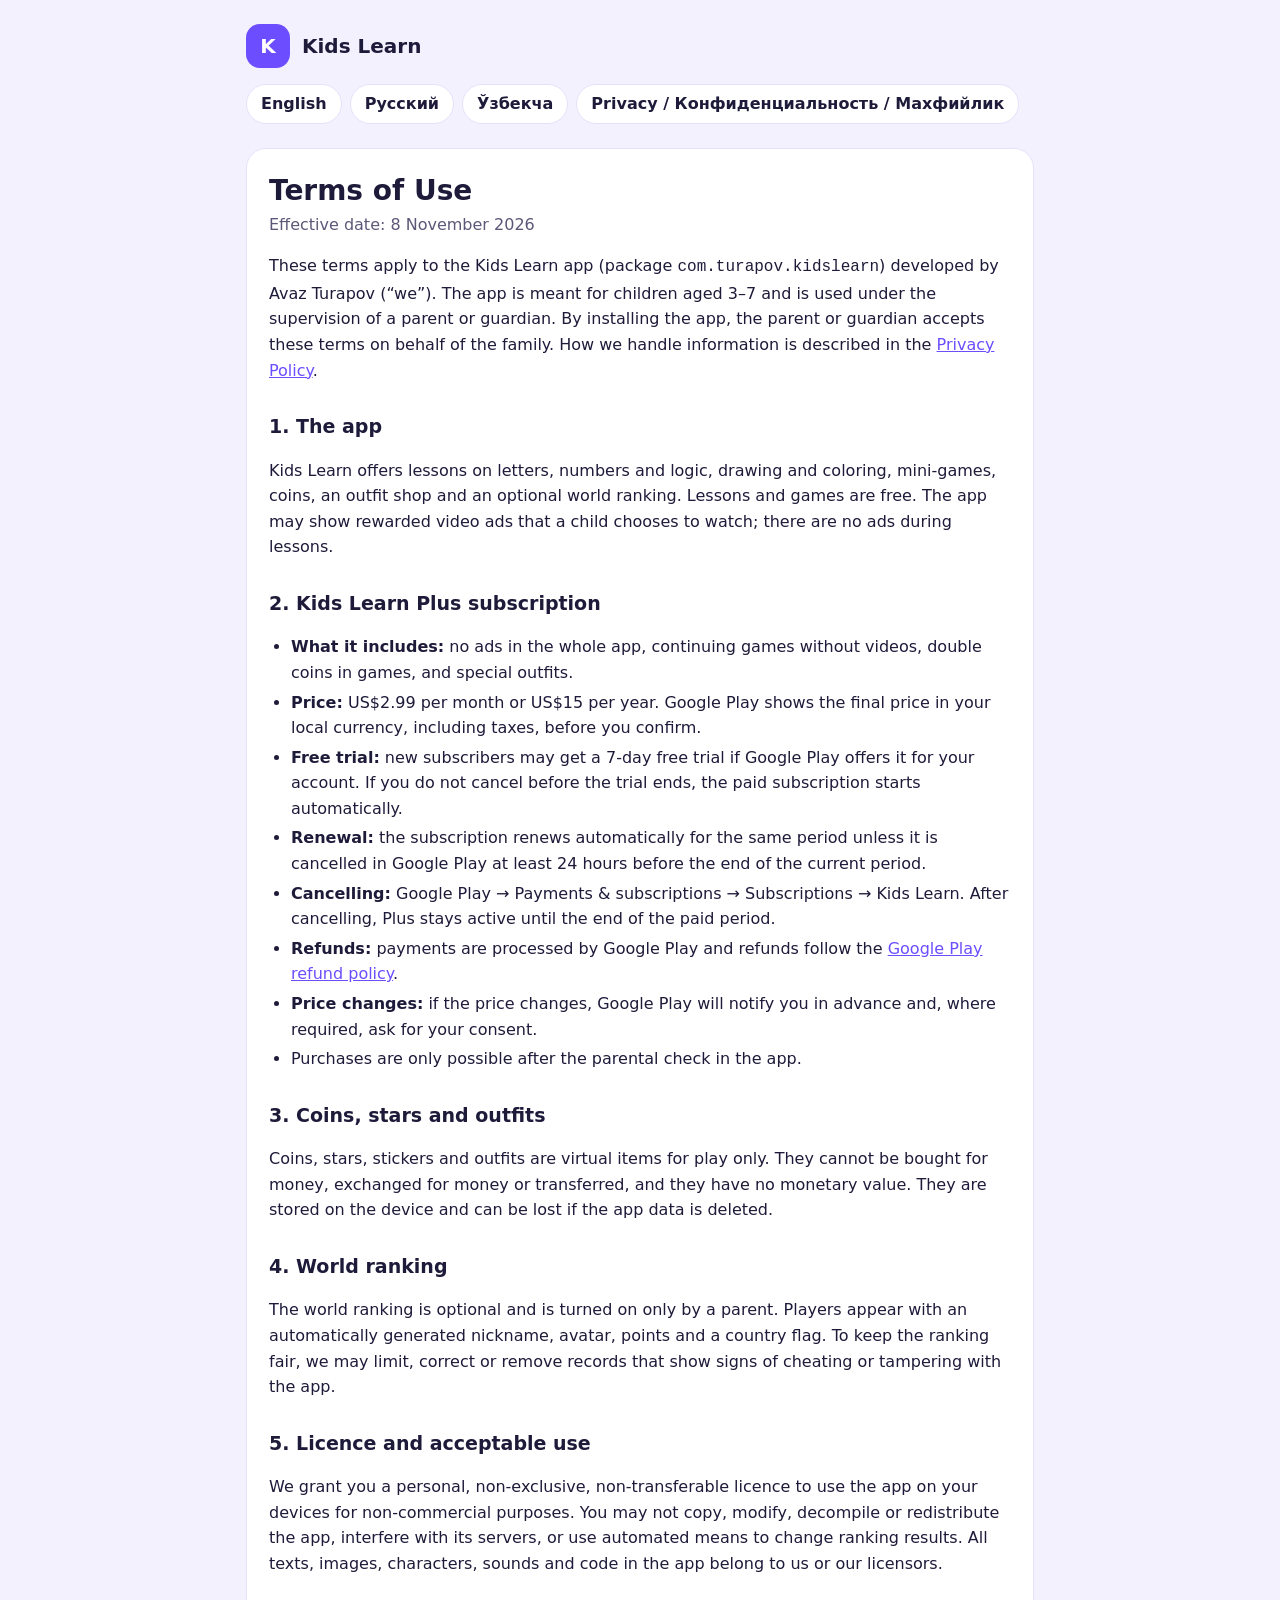
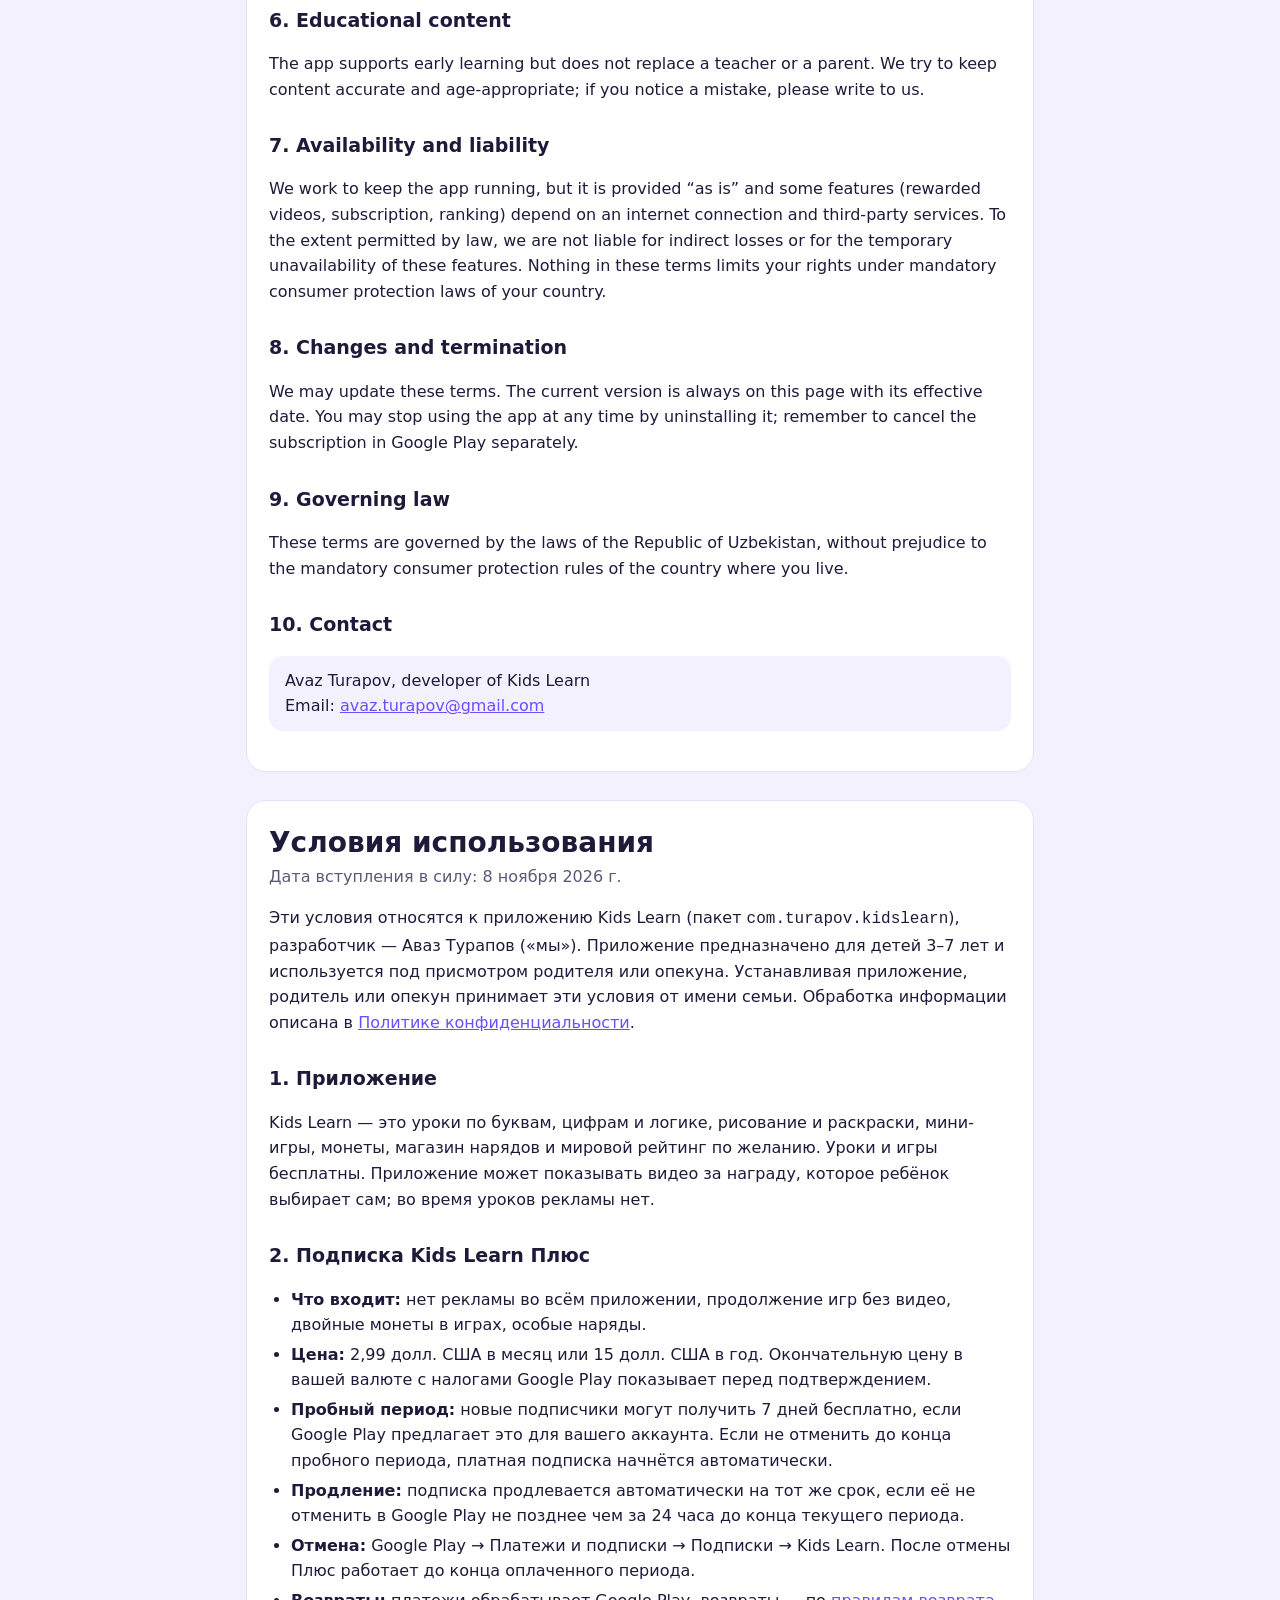
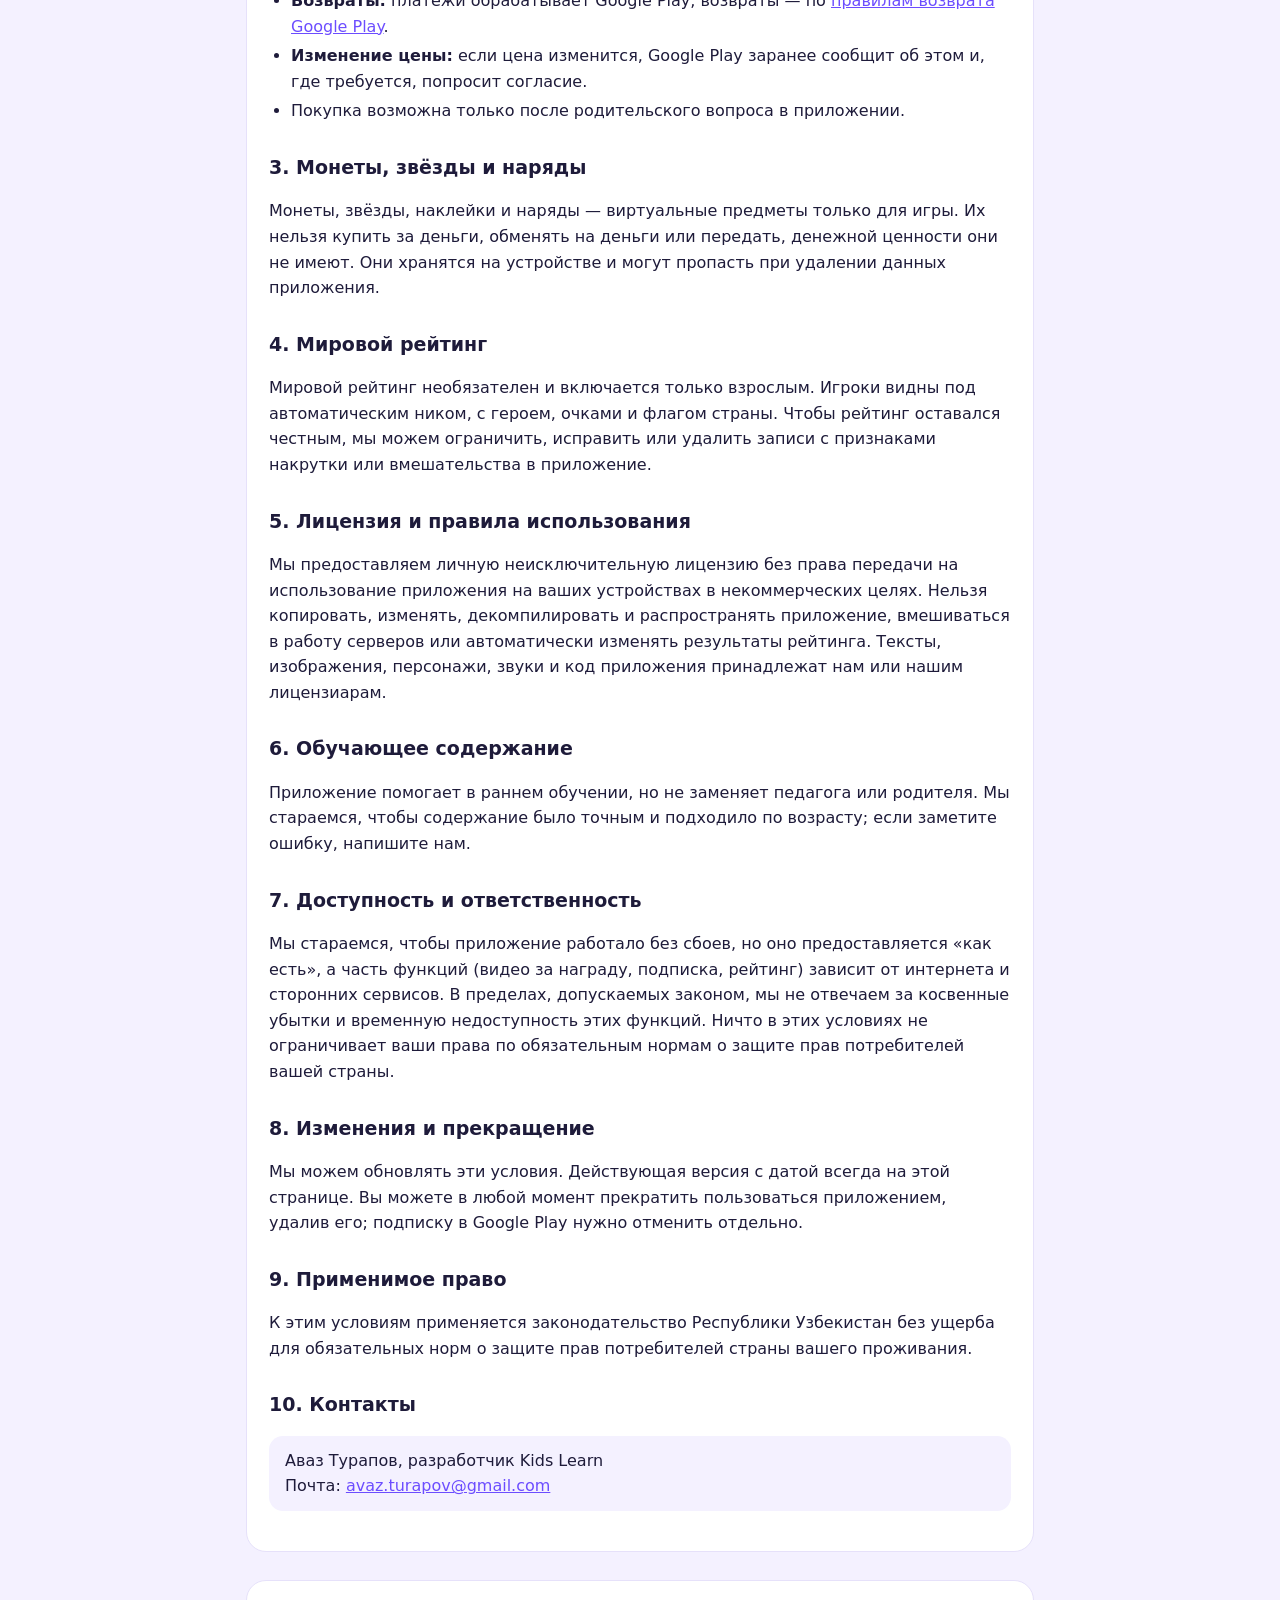
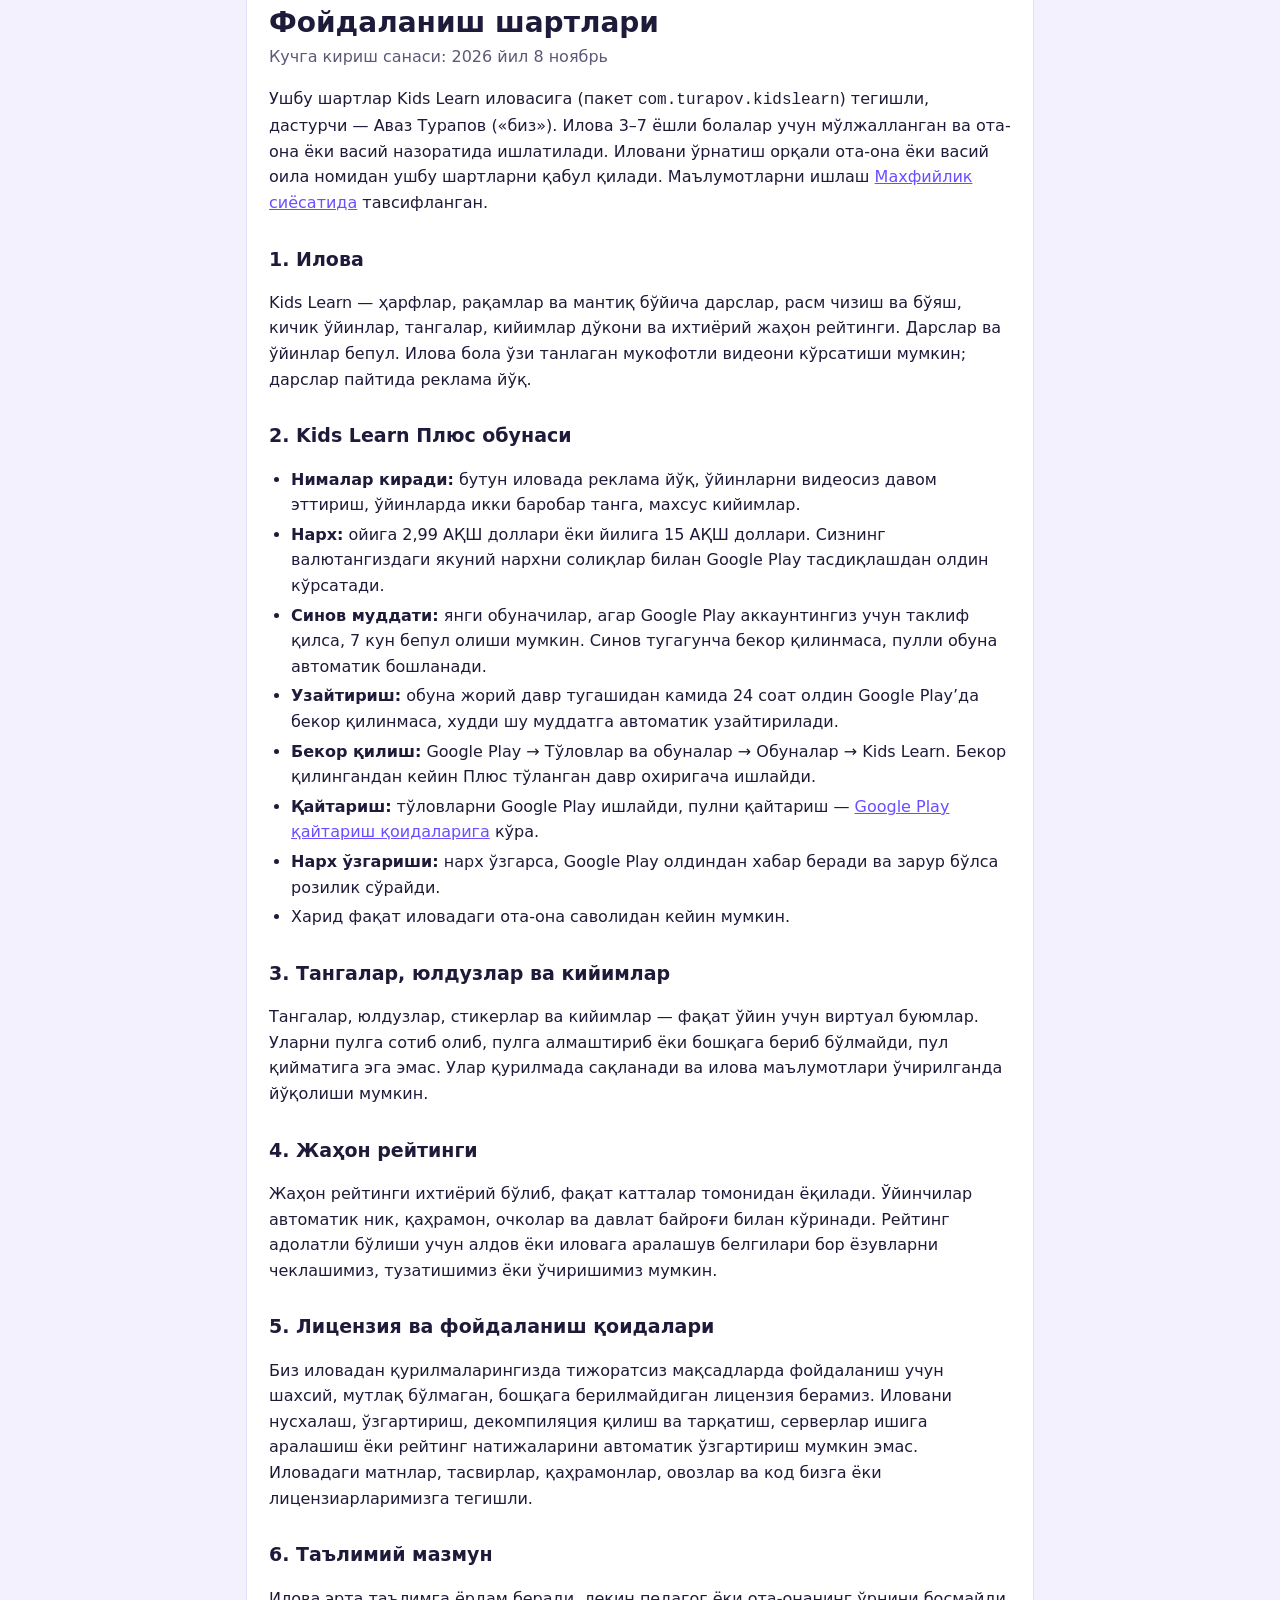
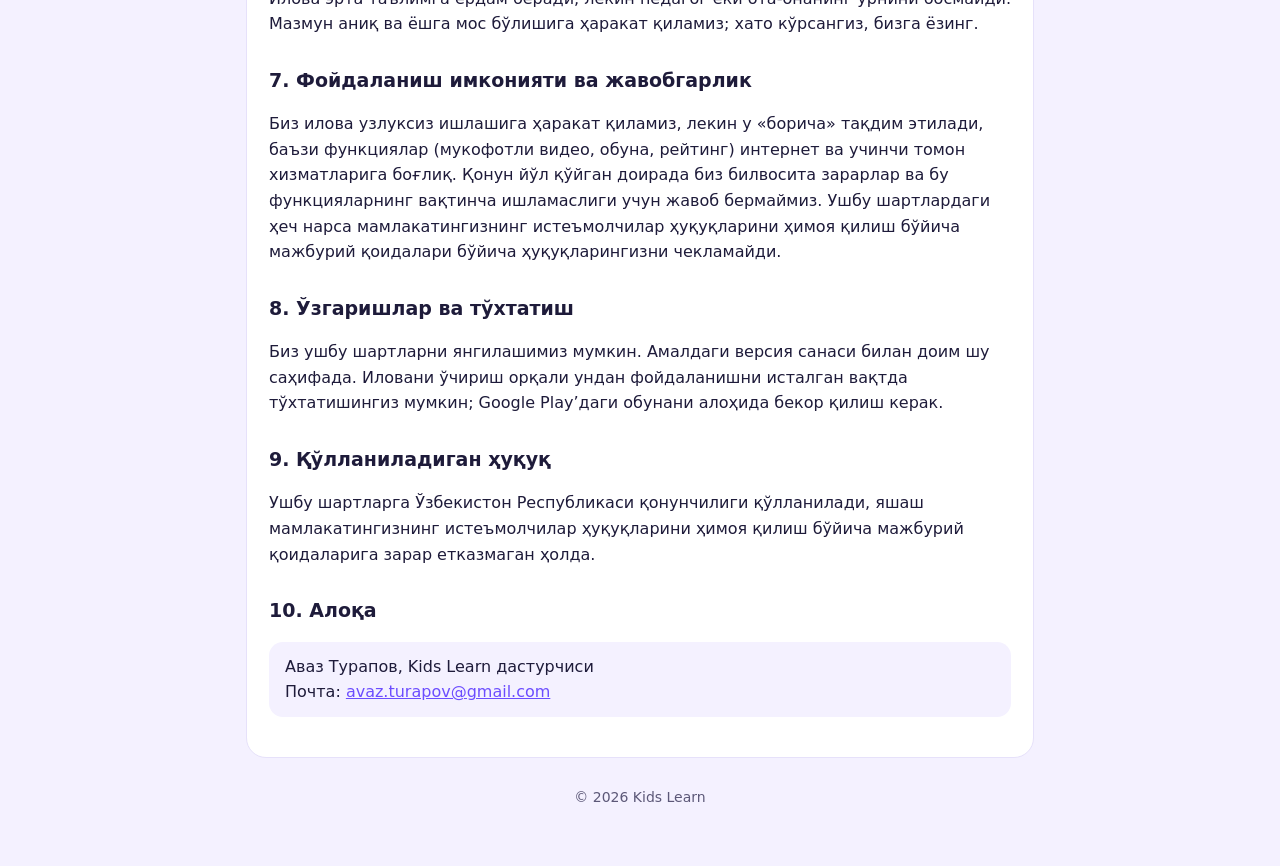
==== terms.html @ 621e5ab2 "Add files via upload" ====
<!doctype html>
<html lang="en">
<head>
<meta charset="utf-8">
<meta name="viewport" content="width=device-width, initial-scale=1">
<title>Kids Learn — Terms of Use</title>
<link rel="stylesheet" href="style.css">
</head>
<body>
<div class="wrap">
<header><div class="logo">K</div><b>Kids Learn</b></header>
<nav class="lang"><a href="#en">English</a><a href="#ru">Русский</a><a href="#uz">Ўзбекча</a><a href="privacy.html">Privacy / Конфиденциальность / Махфийлик</a></nav>

<!-- ============================ ENGLISH ============================ -->
<section class="doc" id="en" lang="en">
<h1>Terms of Use</h1>
<p class="date">Effective date: 8 November 2026</p>

<p>These terms apply to the Kids Learn app (package <code>com.turapov.kidslearn</code>) developed by Avaz Turapov (“we”). The app is meant for children aged 3–7 and is used under the supervision of a parent or guardian. By installing the app, the parent or guardian accepts these terms on behalf of the family. How we handle information is described in the <a href="privacy.html#en">Privacy Policy</a>.</p>

<h2>1. The app</h2>
<p>Kids Learn offers lessons on letters, numbers and logic, drawing and coloring, mini-games, coins, an outfit shop and an optional world ranking. Lessons and games are free. The app may show rewarded video ads that a child chooses to watch; there are no ads during lessons.</p>

<h2>2. Kids Learn Plus subscription</h2>
<ul>
<li><b>What it includes:</b> no ads in the whole app, continuing games without videos, double coins in games, and special outfits.</li>
<li><b>Price:</b> US$2.99 per month or US$15 per year. Google Play shows the final price in your local currency, including taxes, before you confirm.</li>
<li><b>Free trial:</b> new subscribers may get a 7-day free trial if Google Play offers it for your account. If you do not cancel before the trial ends, the paid subscription starts automatically.</li>
<li><b>Renewal:</b> the subscription renews automatically for the same period unless it is cancelled in Google Play at least 24 hours before the end of the current period.</li>
<li><b>Cancelling:</b> Google Play → Payments &amp; subscriptions → Subscriptions → Kids Learn. After cancelling, Plus stays active until the end of the paid period.</li>
<li><b>Refunds:</b> payments are processed by Google Play and refunds follow the <a href="https://support.google.com/googleplay/answer/2479637">Google Play refund policy</a>.</li>
<li><b>Price changes:</b> if the price changes, Google Play will notify you in advance and, where required, ask for your consent.</li>
<li>Purchases are only possible after the parental check in the app.</li>
</ul>

<h2>3. Coins, stars and outfits</h2>
<p>Coins, stars, stickers and outfits are virtual items for play only. They cannot be bought for money, exchanged for money or transferred, and they have no monetary value. They are stored on the device and can be lost if the app data is deleted.</p>

<h2>4. World ranking</h2>
<p>The world ranking is optional and is turned on only by a parent. Players appear with an automatically generated nickname, avatar, points and a country flag. To keep the ranking fair, we may limit, correct or remove records that show signs of cheating or tampering with the app.</p>

<h2>5. Licence and acceptable use</h2>
<p>We grant you a personal, non-exclusive, non-transferable licence to use the app on your devices for non-commercial purposes. You may not copy, modify, decompile or redistribute the app, interfere with its servers, or use automated means to change ranking results. All texts, images, characters, sounds and code in the app belong to us or our licensors.</p>

<h2>6. Educational content</h2>
<p>The app supports early learning but does not replace a teacher or a parent. We try to keep content accurate and age-appropriate; if you notice a mistake, please write to us.</p>

<h2>7. Availability and liability</h2>
<p>We work to keep the app running, but it is provided “as is” and some features (rewarded videos, subscription, ranking) depend on an internet connection and third-party services. To the extent permitted by law, we are not liable for indirect losses or for the temporary unavailability of these features. Nothing in these terms limits your rights under mandatory consumer protection laws of your country.</p>

<h2>8. Changes and termination</h2>
<p>We may update these terms. The current version is always on this page with its effective date. You may stop using the app at any time by uninstalling it; remember to cancel the subscription in Google Play separately.</p>

<h2>9. Governing law</h2>
<p>These terms are governed by the laws of the Republic of Uzbekistan, without prejudice to the mandatory consumer protection rules of the country where you live.</p>

<h2>10. Contact</h2>
<p class="box">Avaz Turapov, developer of Kids Learn<br>Email: <a href="mailto:avaz.turapov@gmail.com">avaz.turapov@gmail.com</a></p>
</section>

<!-- ============================ РУССКИЙ ============================ -->
<section class="doc" id="ru" lang="ru">
<h1>Условия использования</h1>
<p class="date">Дата вступления в силу: 8 ноября 2026 г.</p>

<p>Эти условия относятся к приложению Kids Learn (пакет <code>com.turapov.kidslearn</code>), разработчик — Аваз Турапов («мы»). Приложение предназначено для детей 3–7 лет и используется под присмотром родителя или опекуна. Устанавливая приложение, родитель или опекун принимает эти условия от имени семьи. Обработка информации описана в <a href="privacy.html#ru">Политике конфиденциальности</a>.</p>

<h2>1. Приложение</h2>
<p>Kids Learn — это уроки по буквам, цифрам и логике, рисование и раскраски, мини-игры, монеты, магазин нарядов и мировой рейтинг по желанию. Уроки и игры бесплатны. Приложение может показывать видео за награду, которое ребёнок выбирает сам; во время уроков рекламы нет.</p>

<h2>2. Подписка Kids Learn Плюс</h2>
<ul>
<li><b>Что входит:</b> нет рекламы во всём приложении, продолжение игр без видео, двойные монеты в играх, особые наряды.</li>
<li><b>Цена:</b> 2,99 долл. США в месяц или 15 долл. США в год. Окончательную цену в вашей валюте с налогами Google Play показывает перед подтверждением.</li>
<li><b>Пробный период:</b> новые подписчики могут получить 7 дней бесплатно, если Google Play предлагает это для вашего аккаунта. Если не отменить до конца пробного периода, платная подписка начнётся автоматически.</li>
<li><b>Продление:</b> подписка продлевается автоматически на тот же срок, если её не отменить в Google Play не позднее чем за 24 часа до конца текущего периода.</li>
<li><b>Отмена:</b> Google Play → Платежи и подписки → Подписки → Kids Learn. После отмены Плюс работает до конца оплаченного периода.</li>
<li><b>Возвраты:</b> платежи обрабатывает Google Play, возвраты — по <a href="https://support.google.com/googleplay/answer/2479637">правилам возврата Google Play</a>.</li>
<li><b>Изменение цены:</b> если цена изменится, Google Play заранее сообщит об этом и, где требуется, попросит согласие.</li>
<li>Покупка возможна только после родительского вопроса в приложении.</li>
</ul>

<h2>3. Монеты, звёзды и наряды</h2>
<p>Монеты, звёзды, наклейки и наряды — виртуальные предметы только для игры. Их нельзя купить за деньги, обменять на деньги или передать, денежной ценности они не имеют. Они хранятся на устройстве и могут пропасть при удалении данных приложения.</p>

<h2>4. Мировой рейтинг</h2>
<p>Мировой рейтинг необязателен и включается только взрослым. Игроки видны под автоматическим ником, с героем, очками и флагом страны. Чтобы рейтинг оставался честным, мы можем ограничить, исправить или удалить записи с признаками накрутки или вмешательства в приложение.</p>

<h2>5. Лицензия и правила использования</h2>
<p>Мы предоставляем личную неисключительную лицензию без права передачи на использование приложения на ваших устройствах в некоммерческих целях. Нельзя копировать, изменять, декомпилировать и распространять приложение, вмешиваться в работу серверов или автоматически изменять результаты рейтинга. Тексты, изображения, персонажи, звуки и код приложения принадлежат нам или нашим лицензиарам.</p>

<h2>6. Обучающее содержание</h2>
<p>Приложение помогает в раннем обучении, но не заменяет педагога или родителя. Мы стараемся, чтобы содержание было точным и подходило по возрасту; если заметите ошибку, напишите нам.</p>

<h2>7. Доступность и ответственность</h2>
<p>Мы стараемся, чтобы приложение работало без сбоев, но оно предоставляется «как есть», а часть функций (видео за награду, подписка, рейтинг) зависит от интернета и сторонних сервисов. В пределах, допускаемых законом, мы не отвечаем за косвенные убытки и временную недоступность этих функций. Ничто в этих условиях не ограничивает ваши права по обязательным нормам о защите прав потребителей вашей страны.</p>

<h2>8. Изменения и прекращение</h2>
<p>Мы можем обновлять эти условия. Действующая версия с датой всегда на этой странице. Вы можете в любой момент прекратить пользоваться приложением, удалив его; подписку в Google Play нужно отменить отдельно.</p>

<h2>9. Применимое право</h2>
<p>К этим условиям применяется законодательство Республики Узбекистан без ущерба для обязательных норм о защите прав потребителей страны вашего проживания.</p>

<h2>10. Контакты</h2>
<p class="box">Аваз Турапов, разработчик Kids Learn<br>Почта: <a href="mailto:avaz.turapov@gmail.com">avaz.turapov@gmail.com</a></p>
</section>

<!-- ============================ ЎЗБЕКЧА ============================ -->
<section class="doc" id="uz" lang="uz-Cyrl">
<h1>Фойдаланиш шартлари</h1>
<p class="date">Кучга кириш санаси: 2026 йил 8 ноябрь</p>

<p>Ушбу шартлар Kids Learn иловасига (пакет <code>com.turapov.kidslearn</code>) тегишли, дастурчи — Аваз Турапов («биз»). Илова 3–7 ёшли болалар учун мўлжалланган ва ота-она ёки васий назоратида ишлатилади. Иловани ўрнатиш орқали ота-она ёки васий оила номидан ушбу шартларни қабул қилади. Маълумотларни ишлаш <a href="privacy.html#uz">Махфийлик сиёсатида</a> тавсифланган.</p>

<h2>1. Илова</h2>
<p>Kids Learn — ҳарфлар, рақамлар ва мантиқ бўйича дарслар, расм чизиш ва бўяш, кичик ўйинлар, тангалар, кийимлар дўкони ва ихтиёрий жаҳон рейтинги. Дарслар ва ўйинлар бепул. Илова бола ўзи танлаган мукофотли видеони кўрсатиши мумкин; дарслар пайтида реклама йўқ.</p>

<h2>2. Kids Learn Плюс обунаси</h2>
<ul>
<li><b>Нималар киради:</b> бутун иловада реклама йўқ, ўйинларни видеосиз давом эттириш, ўйинларда икки баробар танга, махсус кийимлар.</li>
<li><b>Нарх:</b> ойига 2,99 АҚШ доллари ёки йилига 15 АҚШ доллари. Сизнинг валютангиздаги якуний нархни солиқлар билан Google Play тасдиқлашдан олдин кўрсатади.</li>
<li><b>Синов муддати:</b> янги обуначилар, агар Google Play аккаунтингиз учун таклиф қилса, 7 кун бепул олиши мумкин. Синов тугагунча бекор қилинмаса, пулли обуна автоматик бошланади.</li>
<li><b>Узайтириш:</b> обуна жорий давр тугашидан камида 24 соат олдин Google Play’да бекор қилинмаса, худди шу муддатга автоматик узайтирилади.</li>
<li><b>Бекор қилиш:</b> Google Play → Тўловлар ва обуналар → Обуналар → Kids Learn. Бекор қилингандан кейин Плюс тўланган давр охиригача ишлайди.</li>
<li><b>Қайтариш:</b> тўловларни Google Play ишлайди, пулни қайтариш — <a href="https://support.google.com/googleplay/answer/2479637">Google Play қайтариш қоидаларига</a> кўра.</li>
<li><b>Нарх ўзгариши:</b> нарх ўзгарса, Google Play олдиндан хабар беради ва зарур бўлса розилик сўрайди.</li>
<li>Харид фақат иловадаги ота-она саволидан кейин мумкин.</li>
</ul>

<h2>3. Тангалар, юлдузлар ва кийимлар</h2>
<p>Тангалар, юлдузлар, стикерлар ва кийимлар — фақат ўйин учун виртуал буюмлар. Уларни пулга сотиб олиб, пулга алмаштириб ёки бошқага бериб бўлмайди, пул қийматига эга эмас. Улар қурилмада сақланади ва илова маълумотлари ўчирилганда йўқолиши мумкин.</p>

<h2>4. Жаҳон рейтинги</h2>
<p>Жаҳон рейтинги ихтиёрий бўлиб, фақат катталар томонидан ёқилади. Ўйинчилар автоматик ник, қаҳрамон, очколар ва давлат байроғи билан кўринади. Рейтинг адолатли бўлиши учун алдов ёки иловага аралашув белгилари бор ёзувларни чеклашимиз, тузатишимиз ёки ўчиришимиз мумкин.</p>

<h2>5. Лицензия ва фойдаланиш қоидалари</h2>
<p>Биз иловадан қурилмаларингизда тижоратсиз мақсадларда фойдаланиш учун шахсий, мутлақ бўлмаган, бошқага берилмайдиган лицензия берамиз. Иловани нусхалаш, ўзгартириш, декомпиляция қилиш ва тарқатиш, серверлар ишига аралашиш ёки рейтинг натижаларини автоматик ўзгартириш мумкин эмас. Иловадаги матнлар, тасвирлар, қаҳрамонлар, овозлар ва код бизга ёки лицензиарларимизга тегишли.</p>

<h2>6. Таълимий мазмун</h2>
<p>Илова эрта таълимга ёрдам беради, лекин педагог ёки ота-онанинг ўрнини босмайди. Мазмун аниқ ва ёшга мос бўлишига ҳаракат қиламиз; хато кўрсангиз, бизга ёзинг.</p>

<h2>7. Фойдаланиш имконияти ва жавобгарлик</h2>
<p>Биз илова узлуксиз ишлашига ҳаракат қиламиз, лекин у «борича» тақдим этилади, баъзи функциялар (мукофотли видео, обуна, рейтинг) интернет ва учинчи томон хизматларига боғлиқ. Қонун йўл қўйган доирада биз билвосита зарарлар ва бу функцияларнинг вақтинча ишламаслиги учун жавоб бермаймиз. Ушбу шартлардаги ҳеч нарса мамлакатингизнинг истеъмолчилар ҳуқуқларини ҳимоя қилиш бўйича мажбурий қоидалари бўйича ҳуқуқларингизни чекламайди.</p>

<h2>8. Ўзгаришлар ва тўхтатиш</h2>
<p>Биз ушбу шартларни янгилашимиз мумкин. Амалдаги версия санаси билан доим шу саҳифада. Иловани ўчириш орқали ундан фойдаланишни исталган вақтда тўхтатишингиз мумкин; Google Play’даги обунани алоҳида бекор қилиш керак.</p>

<h2>9. Қўлланиладиган ҳуқуқ</h2>
<p>Ушбу шартларга Ўзбекистон Республикаси қонунчилиги қўлланилади, яшаш мамлакатингизнинг истеъмолчилар ҳуқуқларини ҳимоя қилиш бўйича мажбурий қоидаларига зарар етказмаган ҳолда.</p>

<h2>10. Алоқа</h2>
<p class="box">Аваз Турапов, Kids Learn дастурчиси<br>Почта: <a href="mailto:avaz.turapov@gmail.com">avaz.turapov@gmail.com</a></p>
</section>

<footer>© 2026 Kids Learn</footer>
</div>
</body>
</html>
---- style.css ----
:root{--bg:#F4F1FF;--card:#fff;--text:#1E1B3A;--muted:#5C5878;--brand:#6C4DFF;--line:#E6E1FA}
@media (prefers-color-scheme:dark){:root{--bg:#15132A;--card:#1E1B3A;--text:#F2F0FF;--muted:#B5B0D6;--brand:#9C86FF;--line:#2E2A52}}
*{box-sizing:border-box}
body{margin:0;background:var(--bg);color:var(--text);font:16px/1.6 system-ui,-apple-system,"Segoe UI",Roboto,sans-serif}
.wrap{max-width:820px;margin:0 auto;padding:24px 16px 64px}
header{display:flex;align-items:center;gap:12px;margin-bottom:8px}
header .logo{width:44px;height:44px;border-radius:14px;background:var(--brand);color:#fff;display:grid;place-items:center;font-weight:800;font-size:20px}
header b{font-size:20px}
nav.lang{display:flex;gap:8px;flex-wrap:wrap;margin:16px 0 24px}
nav.lang a{padding:6px 14px;border-radius:999px;background:var(--card);color:var(--text);text-decoration:none;border:1px solid var(--line);font-weight:600}
section.doc{background:var(--card);border:1px solid var(--line);border-radius:20px;padding:24px 22px;margin-bottom:28px}
h1{font-size:28px;line-height:1.25;margin:0 0 4px}
h2{font-size:19px;margin:28px 0 8px}
.date{color:var(--muted);margin:0 0 16px}
ul{padding-left:22px}
li{margin:4px 0}
a{color:var(--brand)}
table{width:100%;border-collapse:collapse;font-size:15px;margin:8px 0}
th,td{text-align:left;vertical-align:top;border-top:1px solid var(--line);padding:8px 6px}
th{color:var(--muted);font-weight:600}
.box{background:var(--bg);border-radius:14px;padding:12px 16px}
footer{color:var(--muted);font-size:14px;text-align:center}
@media (max-width:560px){table,thead,tbody,tr,th,td{display:block}thead{display:none}td{border-top:none;padding:2px 0}tr{border-top:1px solid var(--line);padding:8px 0}}
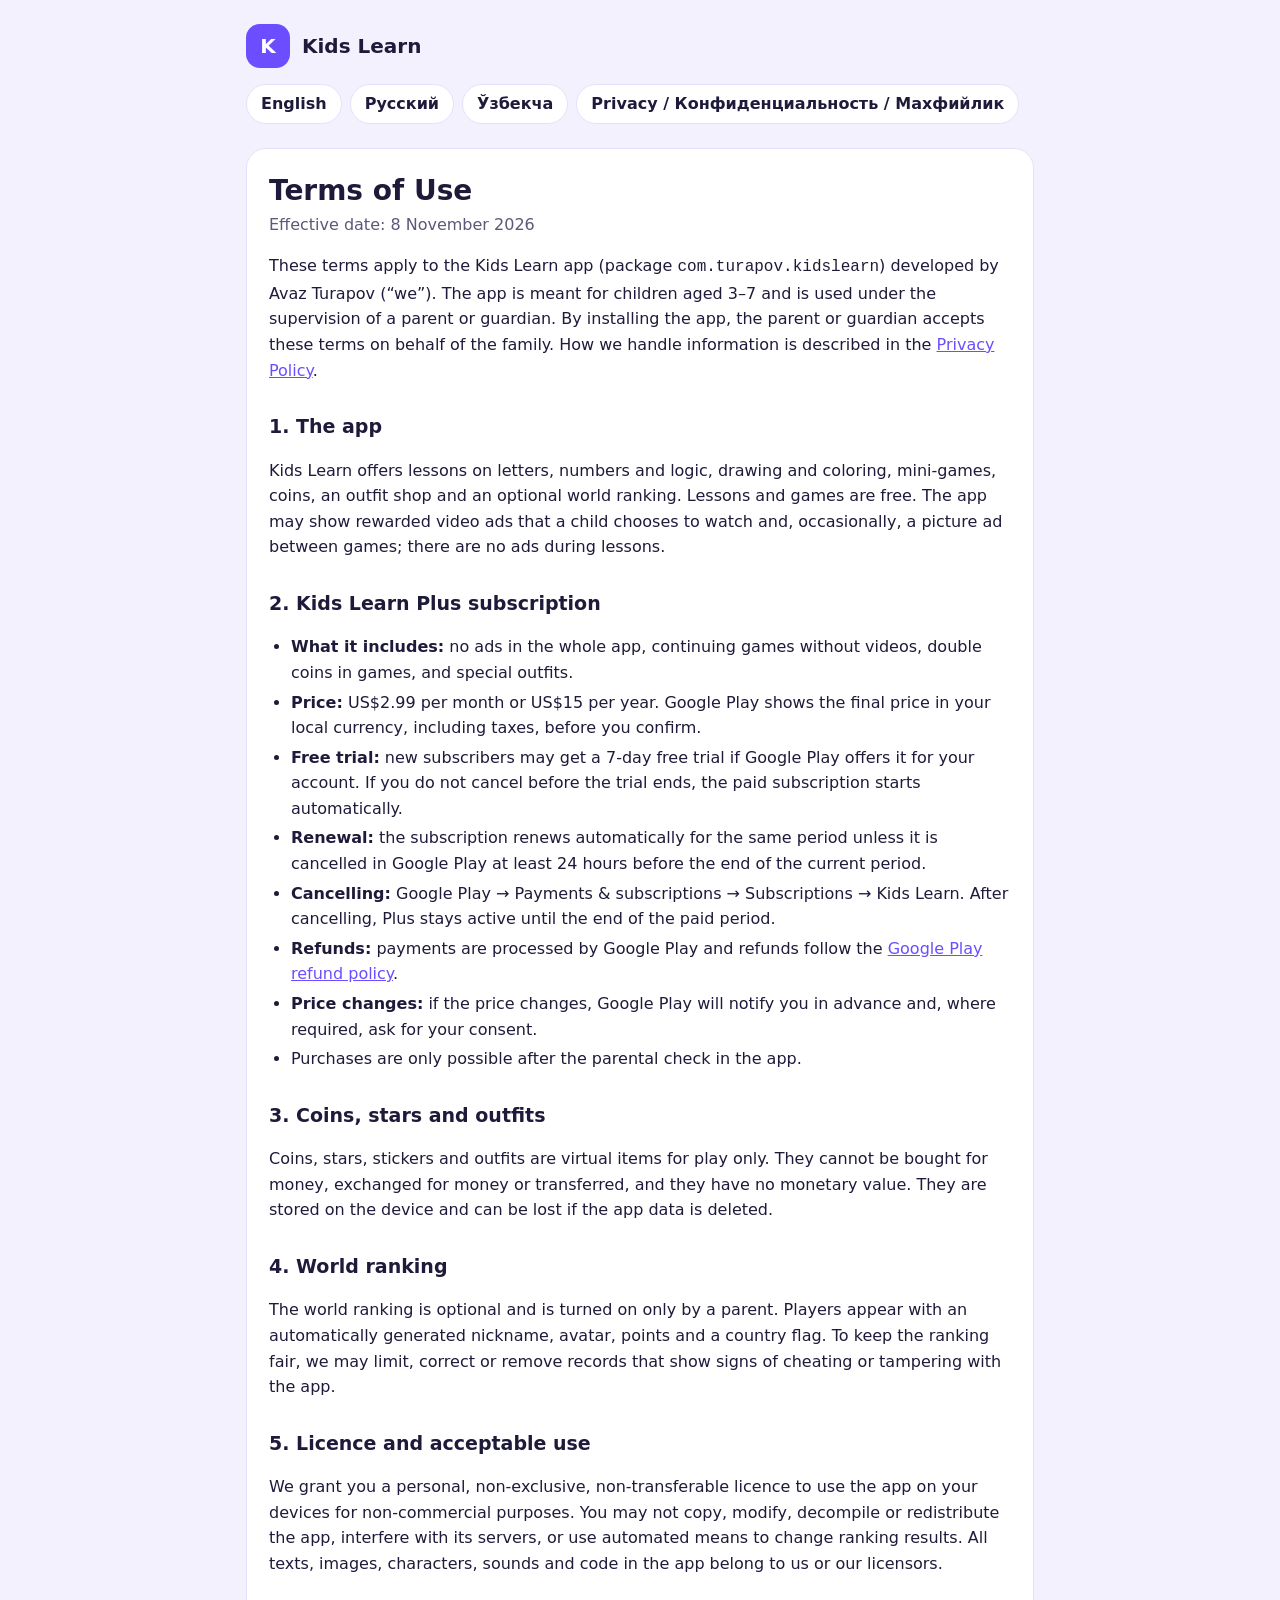
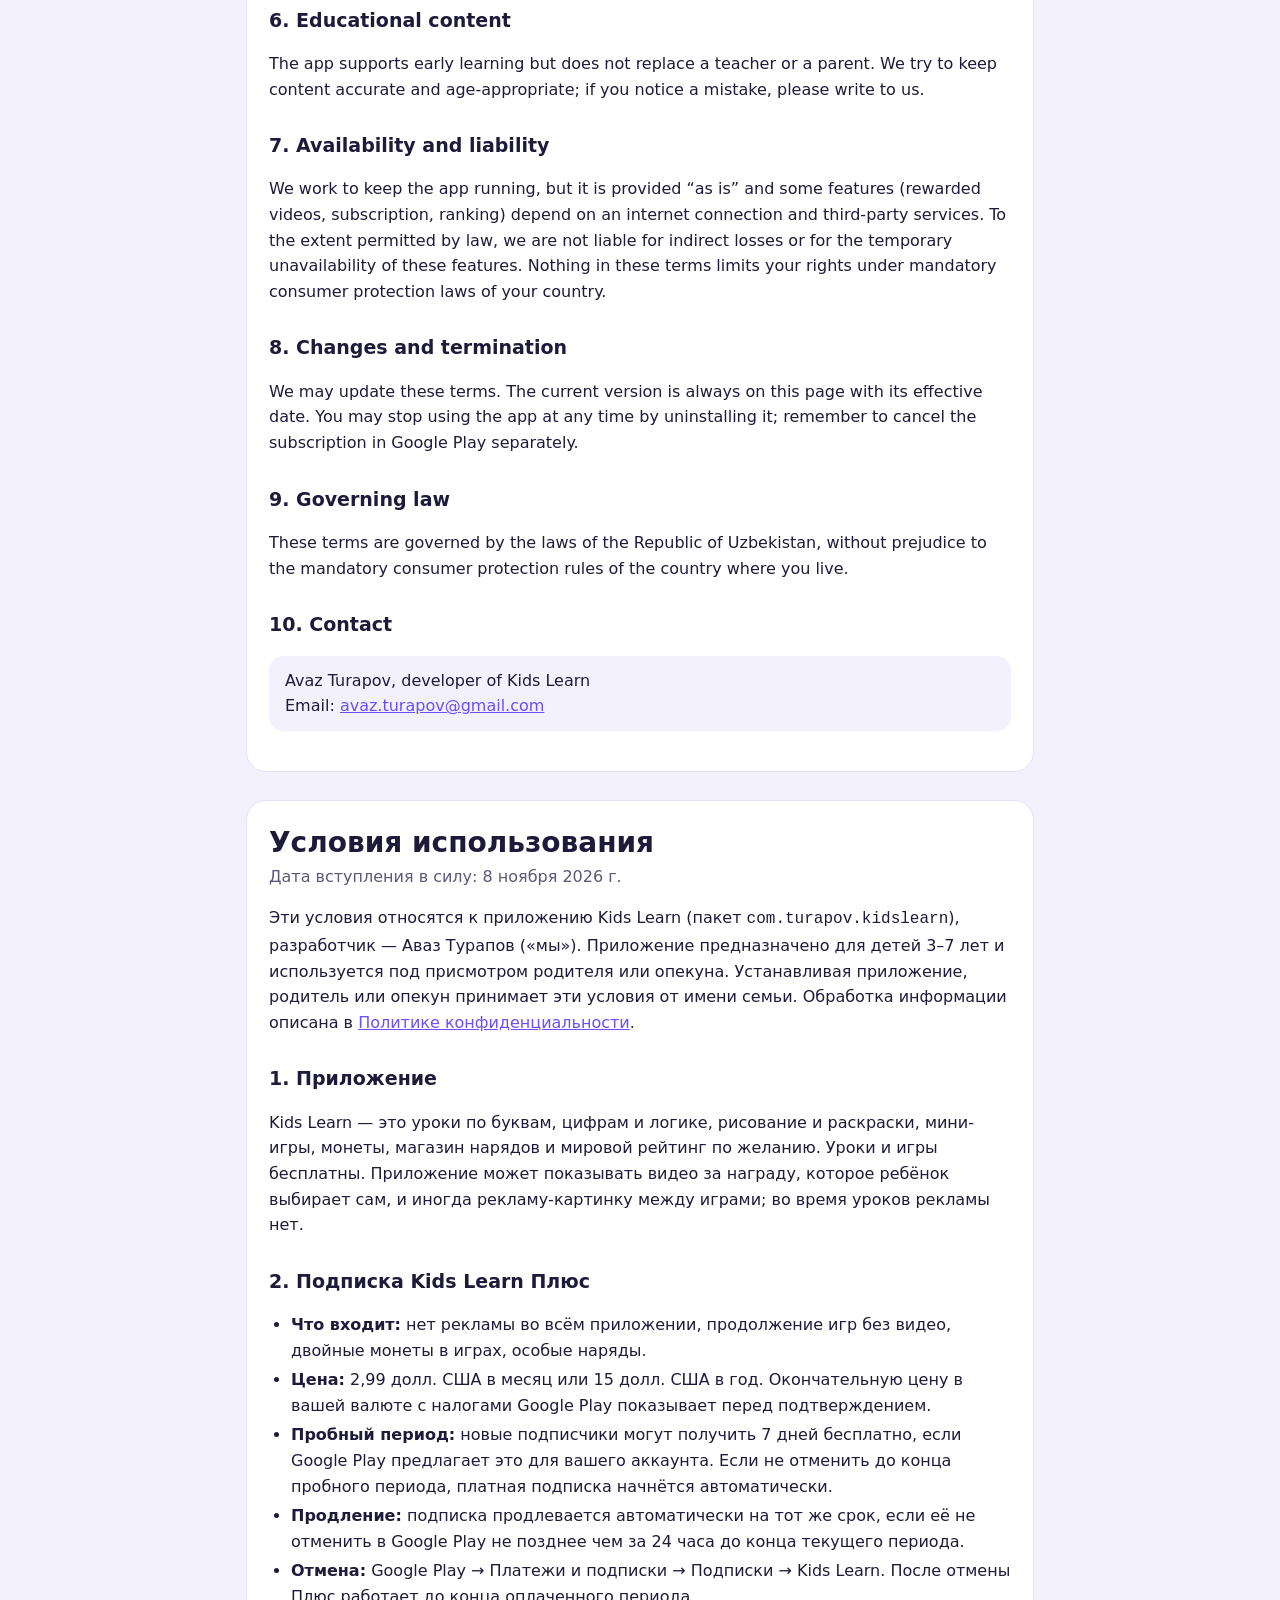
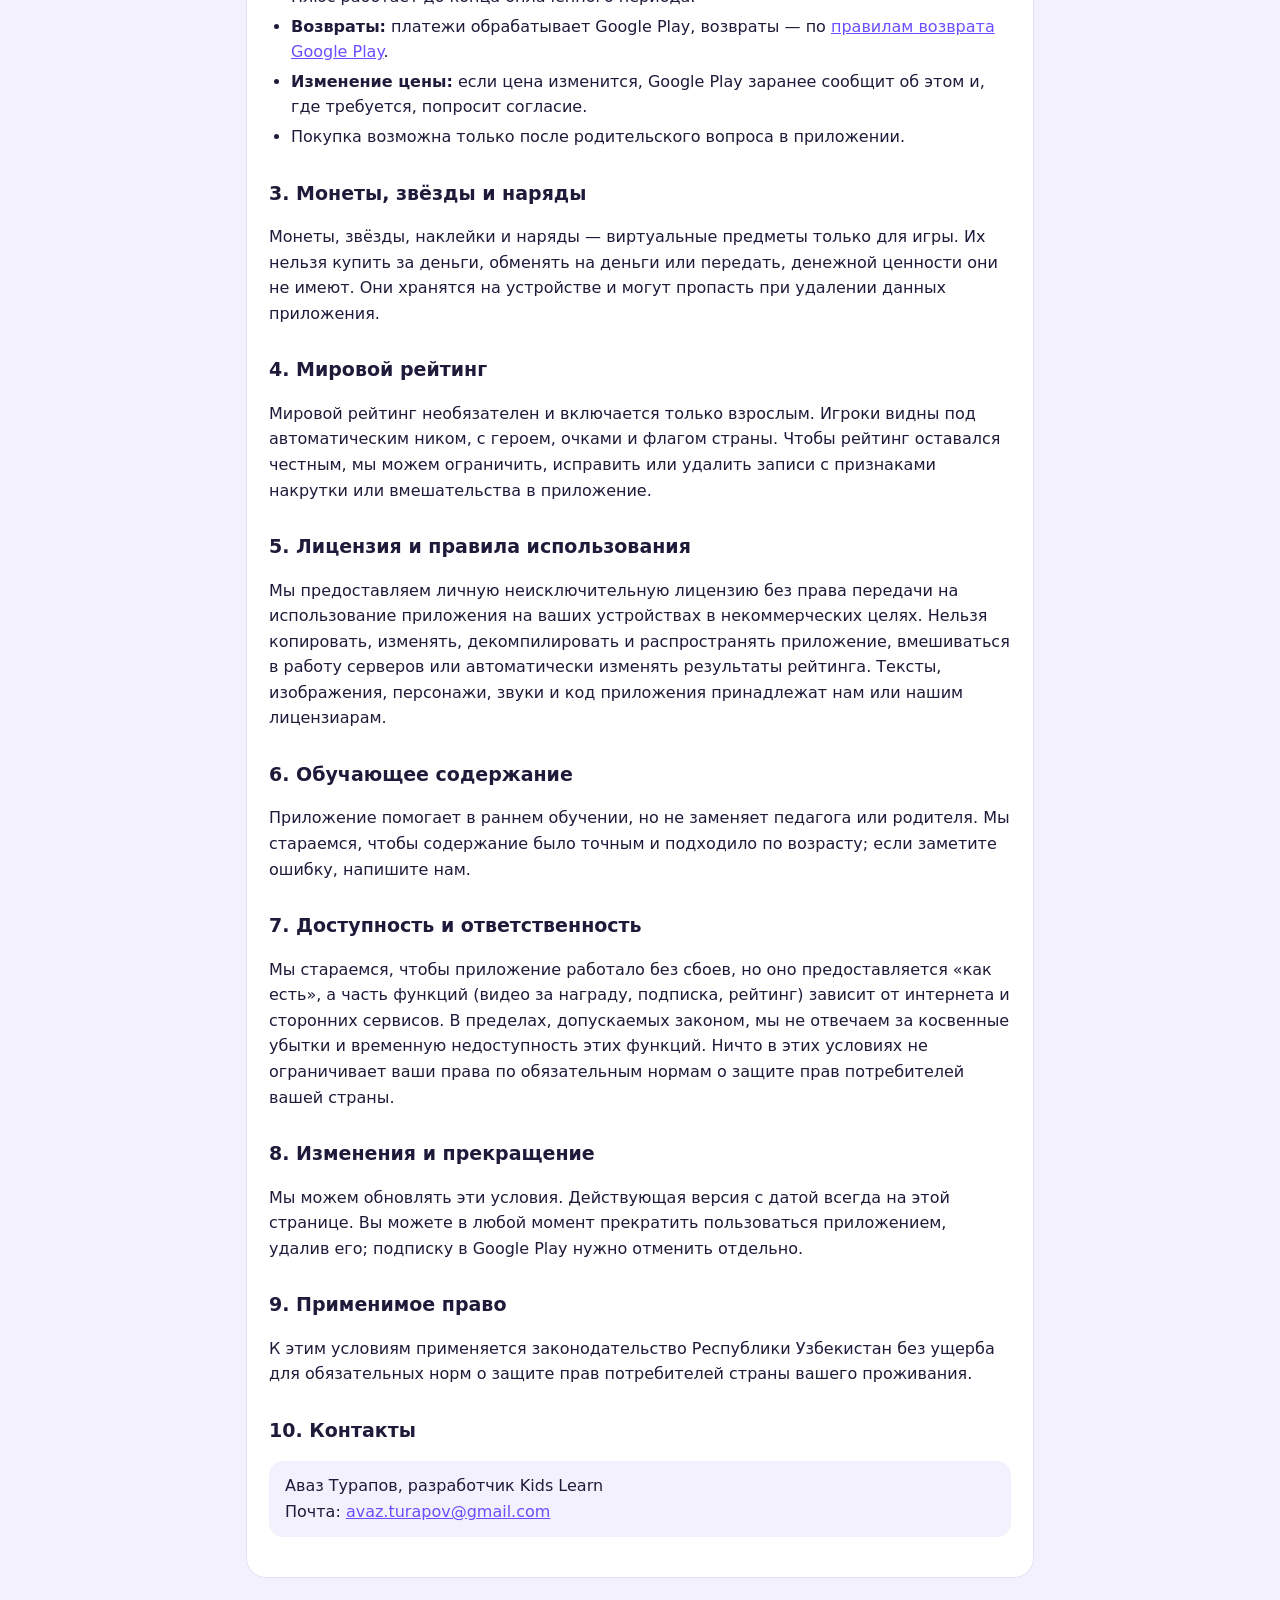
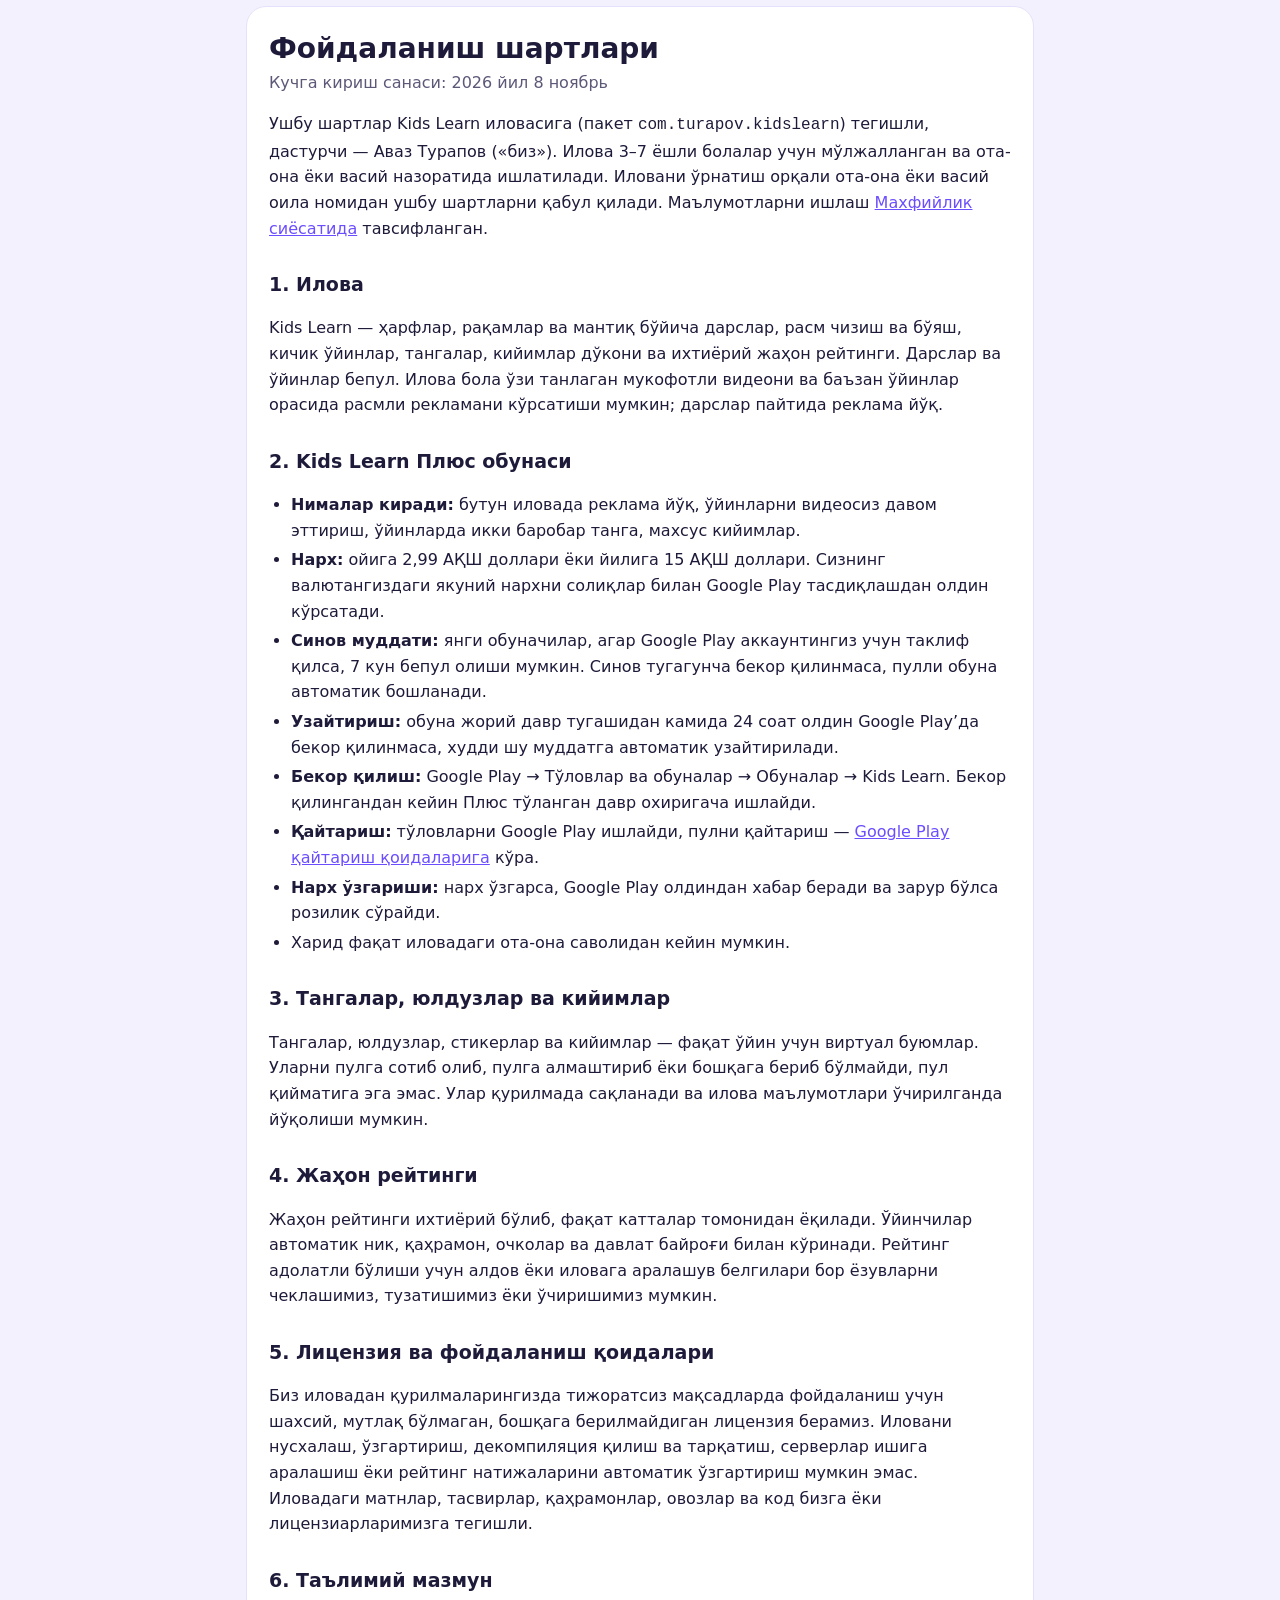
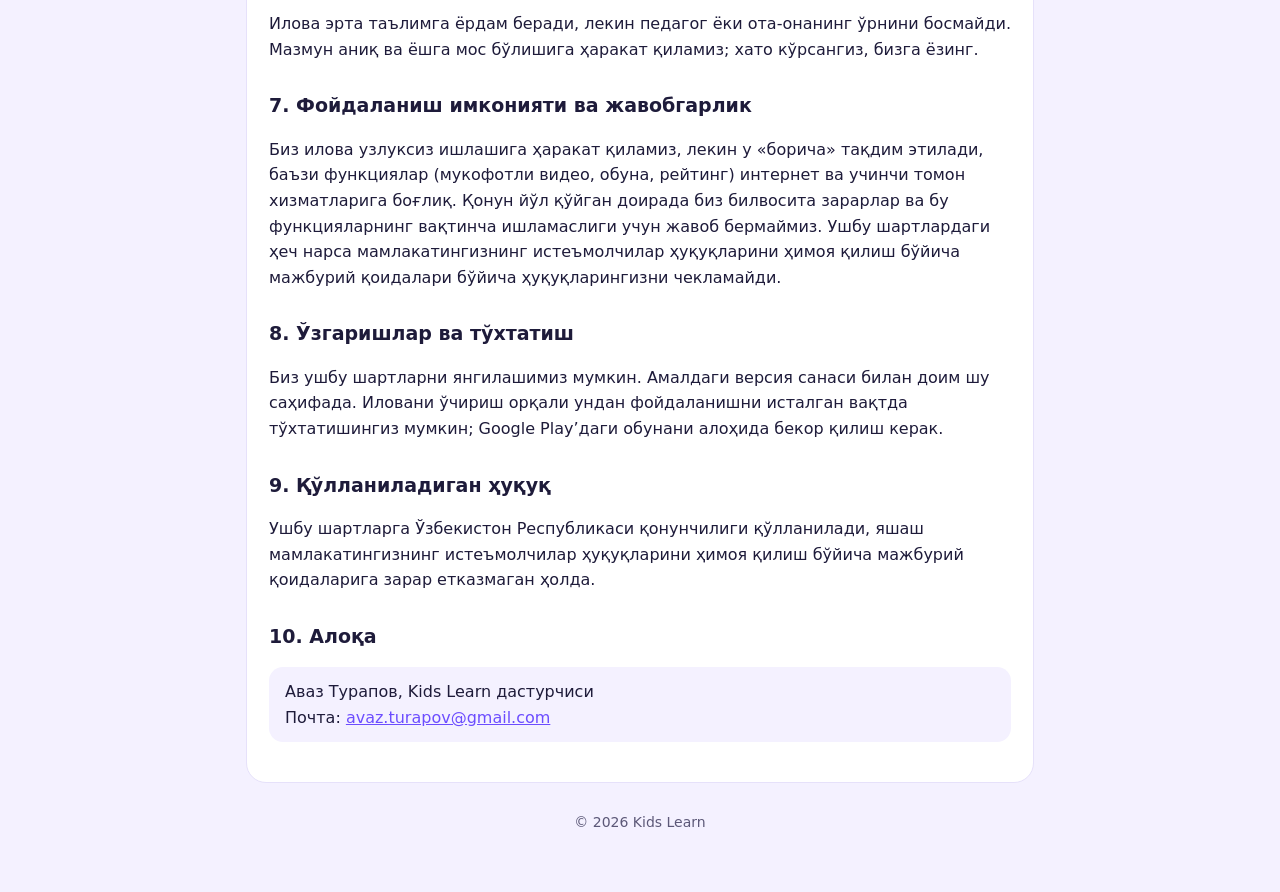
==== commit 278ebdc4: "Rename terms(1).html to terms.html" ====
--- a/terms.html
+++ b/terms.html
@@ -19,7 +19,7 @@
 <p>These terms apply to the Kids Learn app (package <code>com.turapov.kidslearn</code>) developed by Avaz Turapov (“we”). The app is meant for children aged 3–7 and is used under the supervision of a parent or guardian. By installing the app, the parent or guardian accepts these terms on behalf of the family. How we handle information is described in the <a href="privacy.html#en">Privacy Policy</a>.</p>
 
 <h2>1. The app</h2>
-<p>Kids Learn offers lessons on letters, numbers and logic, drawing and coloring, mini-games, coins, an outfit shop and an optional world ranking. Lessons and games are free. The app may show rewarded video ads that a child chooses to watch; there are no ads during lessons.</p>
+<p>Kids Learn offers lessons on letters, numbers and logic, drawing and coloring, mini-games, coins, an outfit shop and an optional world ranking. Lessons and games are free. The app may show rewarded video ads that a child chooses to watch and, occasionally, a picture ad between games; there are no ads during lessons.</p>
 
 <h2>2. Kids Learn Plus subscription</h2>
 <ul>
@@ -66,7 +66,7 @@
 <p>Эти условия относятся к приложению Kids Learn (пакет <code>com.turapov.kidslearn</code>), разработчик — Аваз Турапов («мы»). Приложение предназначено для детей 3–7 лет и используется под присмотром родителя или опекуна. Устанавливая приложение, родитель или опекун принимает эти условия от имени семьи. Обработка информации описана в <a href="privacy.html#ru">Политике конфиденциальности</a>.</p>
 
 <h2>1. Приложение</h2>
-<p>Kids Learn — это уроки по буквам, цифрам и логике, рисование и раскраски, мини-игры, монеты, магазин нарядов и мировой рейтинг по желанию. Уроки и игры бесплатны. Приложение может показывать видео за награду, которое ребёнок выбирает сам; во время уроков рекламы нет.</p>
+<p>Kids Learn — это уроки по буквам, цифрам и логике, рисование и раскраски, мини-игры, монеты, магазин нарядов и мировой рейтинг по желанию. Уроки и игры бесплатны. Приложение может показывать видео за награду, которое ребёнок выбирает сам, и иногда рекламу-картинку между играми; во время уроков рекламы нет.</p>
 
 <h2>2. Подписка Kids Learn Плюс</h2>
 <ul>
@@ -113,7 +113,7 @@
 <p>Ушбу шартлар Kids Learn иловасига (пакет <code>com.turapov.kidslearn</code>) тегишли, дастурчи — Аваз Турапов («биз»). Илова 3–7 ёшли болалар учун мўлжалланган ва ота-она ёки васий назоратида ишлатилади. Иловани ўрнатиш орқали ота-она ёки васий оила номидан ушбу шартларни қабул қилади. Маълумотларни ишлаш <a href="privacy.html#uz">Махфийлик сиёсатида</a> тавсифланган.</p>
 
 <h2>1. Илова</h2>
-<p>Kids Learn — ҳарфлар, рақамлар ва мантиқ бўйича дарслар, расм чизиш ва бўяш, кичик ўйинлар, тангалар, кийимлар дўкони ва ихтиёрий жаҳон рейтинги. Дарслар ва ўйинлар бепул. Илова бола ўзи танлаган мукофотли видеони кўрсатиши мумкин; дарслар пайтида реклама йўқ.</p>
+<p>Kids Learn — ҳарфлар, рақамлар ва мантиқ бўйича дарслар, расм чизиш ва бўяш, кичик ўйинлар, тангалар, кийимлар дўкони ва ихтиёрий жаҳон рейтинги. Дарслар ва ўйинлар бепул. Илова бола ўзи танлаган мукофотли видеони ва баъзан ўйинлар орасида расмли рекламани кўрсатиши мумкин; дарслар пайтида реклама йўқ.</p>
 
 <h2>2. Kids Learn Плюс обунаси</h2>
 <ul>
